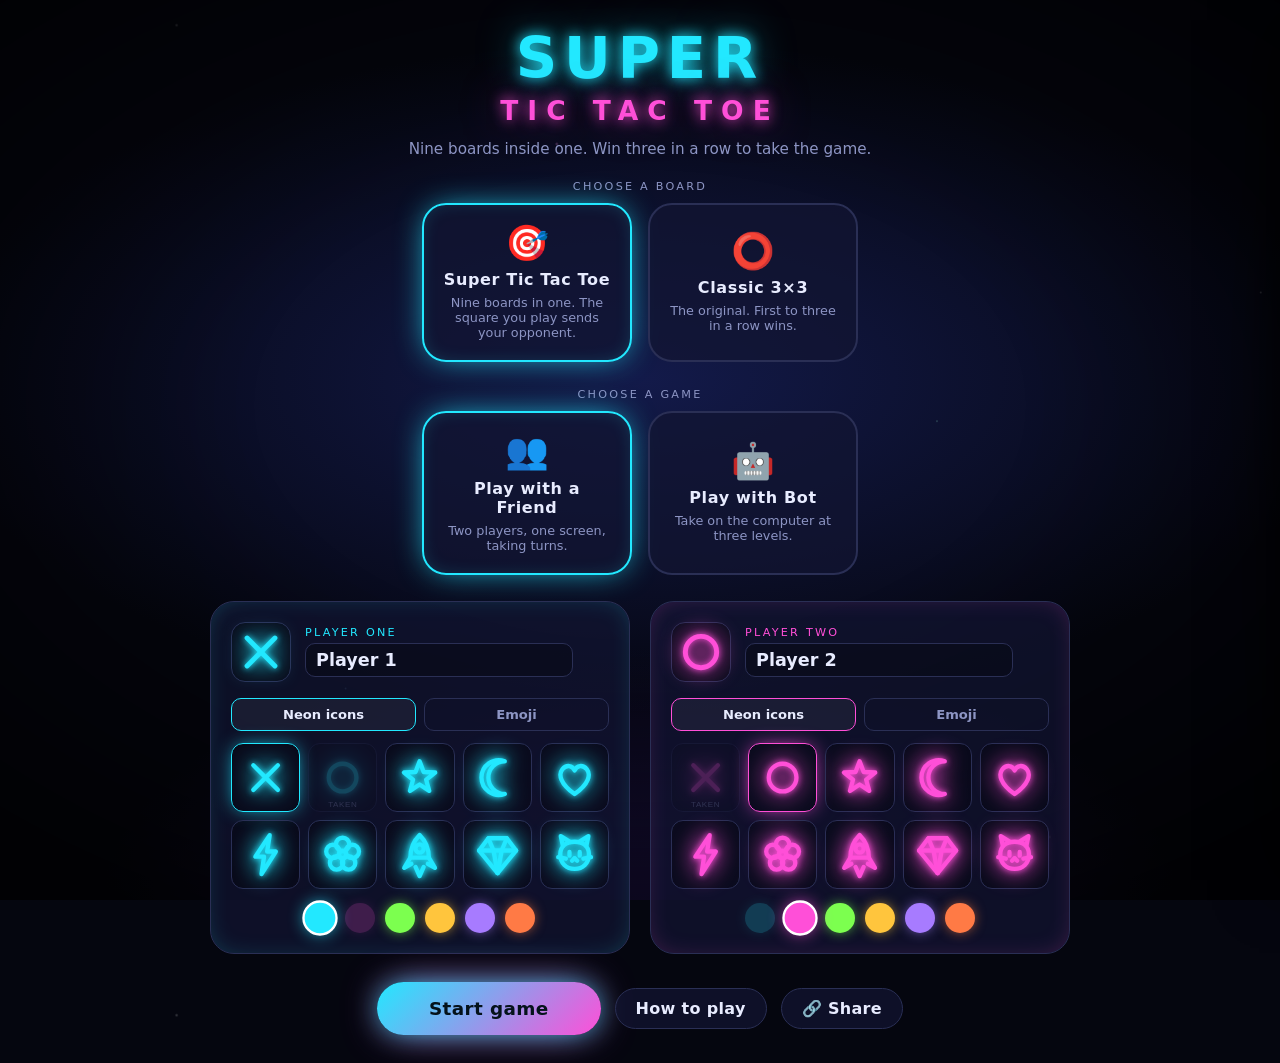
==== index.html @ ea8e8ba9 "Super Tic Tac Toe: neon two-player game, bot, and installable web app A dark-themed Super Tic Tac To" ====
<!DOCTYPE html>
<html lang="en">
<head>
<meta charset="utf-8">
<meta name="viewport" content="width=device-width, initial-scale=1, viewport-fit=cover">
<meta name="color-scheme" content="dark">
<meta name="theme-color" content="#05060f">
<meta name="description" content="Nine games of noughts and crosses inside one big one, or the plain 3×3 original. Two players on one screen, or take on the bot.">
<title>Super Tic Tac Toe</title>

<link rel="manifest" href="manifest.webmanifest">
<link rel="icon" href="icons/icon.svg" type="image/svg+xml">
<link rel="icon" href="icons/favicon-32.png" sizes="32x32">

<!-- Safari ignores most of the manifest, so iOS needs its own tags to install
     to the home screen and run without browser chrome. -->
<link rel="apple-touch-icon" href="icons/apple-touch-icon.png">
<meta name="apple-mobile-web-app-capable" content="yes">
<meta name="apple-mobile-web-app-status-bar-style" content="black-translucent">
<meta name="apple-mobile-web-app-title" content="Tic Tac Toe">
<meta name="mobile-web-app-capable" content="yes">
<link rel="stylesheet" href="css/theme.css">
<link rel="stylesheet" href="css/layout.css">
<link rel="stylesheet" href="css/animations.css">
</head>
<body>

<div id="app">

  <!-- ============ setup ============ -->
  <section id="setup" class="screen">
    <h1 class="title">SUPER<span>TIC TAC TOE</span></h1>
    <p class="subtitle" id="subtitle">Nine boards inside one. Win three in a row to take the game.</p>

    <p class="section-label">Choose a board</p>
    <div class="mode-row" id="variantRow"></div>

    <p class="section-label">Choose a game</p>
    <div class="mode-row" id="modeRow">
      <button type="button" class="mode-card" data-mode="friend" aria-pressed="true">
        <div class="mode-icon">👥</div>
        <div class="mode-name">Play with a Friend</div>
        <div class="mode-blurb">Two players, one screen, taking turns.</div>
      </button>
      <button type="button" class="mode-card" data-mode="bot" aria-pressed="false">
        <div class="mode-icon">🤖</div>
        <div class="mode-name">Play with Bot</div>
        <div class="mode-blurb">Take on the computer at three levels.</div>
      </button>
    </div>

    <div class="players-row">
      <div class="setup-panel" id="panelp1">
        <div class="sp-head">
          <div class="sp-preview" id="p1Preview"></div>
          <div class="sp-id">
            <div class="sp-seat" id="p1Seat">Player one</div>
            <input class="name-input" id="p1Name" maxlength="14" autocomplete="off" aria-label="Player one name">
          </div>
        </div>
        <div class="tabs" role="tablist">
          <button type="button" class="tab" role="tab" data-panel="p1" data-tab="icon" aria-selected="true">Neon icons</button>
          <button type="button" class="tab" role="tab" data-panel="p1" data-tab="emoji" aria-selected="false">Emoji</button>
        </div>
        <div class="symbol-grid" id="p1Symbols"></div>
        <div class="color-row" id="p1Colors"></div>
      </div>

      <div class="setup-panel" id="panelp2">
        <div class="sp-head">
          <div class="sp-preview" id="p2Preview"></div>
          <div class="sp-id">
            <div class="sp-seat" id="p2Seat">Player two</div>
            <input class="name-input" id="p2Name" maxlength="14" autocomplete="off" aria-label="Player two name">
          </div>
        </div>
        <div class="tabs" role="tablist">
          <button type="button" class="tab" role="tab" data-panel="p2" data-tab="icon" aria-selected="true">Neon icons</button>
          <button type="button" class="tab" role="tab" data-panel="p2" data-tab="emoji" aria-selected="false">Emoji</button>
        </div>
        <div class="symbol-grid" id="p2Symbols"></div>
        <div class="color-row" id="p2Colors"></div>
      </div>
    </div>

    <div class="bot-options hidden" id="botOptions">
      <p class="section-label">Bot difficulty</p>
      <div class="opt-row" id="difficultyRow"></div>
      <p class="section-label">Who goes first?</p>
      <div class="opt-row" id="firstRow">
        <button type="button" class="opt-btn" data-first="you" aria-pressed="true">You first</button>
        <button type="button" class="opt-btn" data-first="bot" aria-pressed="false">Bot first</button>
        <button type="button" class="opt-btn" data-first="random" aria-pressed="false">Random</button>
      </div>
    </div>

    <div class="setup-actions">
      <button type="button" class="btn btn-primary" id="startBtn">Start game</button>
      <button type="button" class="btn" id="setupRulesBtn">How to play</button>
      <button type="button" class="btn hidden" id="installBtn">📲 Install</button>
      <button type="button" class="btn" id="shareBtn">🔗 Share</button>
    </div>
  </section>

  <!-- ============ game ============ -->
  <section id="game" class="screen hidden">
    <div class="turn-bar">
      <div class="turn-pill" id="turnPill" role="status" aria-live="polite">
        <div class="turn-symbol" id="turnSymbol"></div>
        <div class="turn-text" id="turnText">Player one's turn</div>
      </div>
      <div class="free-badge hidden" id="freeBadge">Play anywhere</div>
    </div>

    <div class="arena">
      <div class="player-card" id="cardP1">
        <div class="pc-top">
          <div class="pc-avatar"></div>
          <div>
            <div class="pc-name">Player 1</div>
            <div class="pc-role">Player</div>
          </div>
        </div>
        <div class="pc-meta"><span class="pc-boards-wrap"><b class="pc-boards">0</b> boards · </span><b class="pc-score">0</b> wins</div>
        <div class="pc-thinking"><i></i><i></i><i></i> thinking</div>
      </div>

      <div class="board-wrap">
        <div class="board" id="board"></div>
      </div>

      <div class="player-card" id="cardP2">
        <div class="pc-top">
          <div class="pc-avatar"></div>
          <div>
            <div class="pc-name">Player 2</div>
            <div class="pc-role">Player</div>
          </div>
        </div>
        <div class="pc-meta"><span class="pc-boards-wrap"><b class="pc-boards">0</b> boards · </span><b class="pc-score">0</b> wins</div>
        <div class="pc-thinking"><i></i><i></i><i></i> thinking</div>
      </div>
    </div>

    <div class="controls">
      <button type="button" class="btn" id="undoBtn">↶ Undo</button>
      <button type="button" class="btn" id="restartBtn">↻ Restart</button>
      <button type="button" class="btn" id="resetScoreBtn">Reset score</button>
      <button type="button" class="btn" id="symbolsBtn">Symbols</button>
      <button type="button" class="btn" id="rulesBtn">Rules</button>
      <button type="button" class="btn" id="muteBtn" aria-pressed="false">🔊 Sound</button>
    </div>
  </section>

  <!-- ============ win overlay ============ -->
  <div class="overlay hidden" id="winOverlay" role="dialog" aria-modal="true" aria-label="Game over">
    <div class="win-card" id="winCard"></div>
  </div>

  <!-- ============ rules ============ -->
  <aside class="panel" id="rulesPanel" aria-label="How to play" aria-hidden="true">
    <button type="button" class="btn panel-close" id="rulesClose" aria-label="Close rules">×</button>
    <h2>How to play</h2>

    <div id="rulesClassic" class="hidden">
      <p class="rule-caption">Classic 3×3 is the game everybody already knows.</p>
      <h3>All the rules</h3>
      <ol>
        <li>The board is a single 3×3 grid — nine squares.</li>
        <li>Players take turns putting their symbol in any empty square.</li>
        <li>Get <b>three of your symbol in a row</b> — across, down or diagonally — and you win.</li>
        <li>If all nine squares fill with nobody making a line, it is a draw.</li>
      </ol>
      <h3>Finding your way</h3>
      <ol>
        <li>The glowing pill, the raised player card and the board's glow all show whose turn it is.</li>
        <li>Taken squares are locked — clicking one shakes the board at you.</li>
      </ol>
      <p class="rule-caption">Fair warning: two players who both know what they are doing will
        draw every single time. That is exactly why Super Tic Tac Toe exists.</p>
    </div>

    <div id="rulesSuper">
    <p class="rule-caption">Super Tic Tac Toe is nine games of noughts and crosses inside one big one.</p>

    <h3>The rule that catches everyone out</h3>
    <div class="rule-demo-pair">
      <div>
        <div class="rule-demo">
          <i></i><i></i><i class="from">✕</i>
          <i></i><i></i><i></i>
          <i></i><i></i><i></i>
        </div>
        <p class="rule-caption">You play the top-right <b>square</b>…</p>
      </div>
      <div class="rule-arrow" aria-hidden="true">➜</div>
      <div>
        <div class="rule-demo big">
          <i></i><i></i><i class="to"></i>
          <i></i><i></i><i></i>
          <i></i><i></i><i></i>
        </div>
        <p class="rule-caption">…so they must play in the top-right <b>board</b>.</p>
      </div>
    </div>
    <p class="rule-caption">The square you pick chooses their board. That is the whole game.</p>

    <h3>All the rules</h3>
    <ol>
      <li>The big board holds nine mini-boards, each a 3×3 grid — 81 squares in all.</li>
      <li>The first player may play <b>anywhere</b> on the board.</li>
      <li><b>The square you play sends your opponent to the matching mini-board.</b></li>
      <li>If that mini-board is already won or full, your opponent gets a <b>free move</b> —
        any empty square in any board still in play.</li>
      <li>Three in a row inside a mini-board <b>claims</b> it. That board then locks.</li>
      <li>A mini-board that fills up with nobody winning is <b>dead</b> — it counts for neither side.</li>
      <li>Claim <b>three mini-boards in a line</b> to win the whole game.</li>
      <li>If every mini-board is decided and no line was made, the game is a draw.</li>
      <li>You can never play in a taken square, a locked board, or a board other than the live one.</li>
    </ol>

    <h3>Finding your way</h3>
    <ol>
      <li>The mini-board you must play in is the bright one, ringed and cornered in the current colour.</li>
      <li>Everything you cannot use is dimmed and blurred out.</li>
      <li>When <b>Play anywhere</b> shows, every open board is up for grabs.</li>
      <li>The glowing pill at the top, the raised player card and the board's own glow all
        show whose turn it is.</li>
    </ol>
    </div>
  </aside>

  <!-- iOS has no install API, so the only way to get onto the home screen is
       to tell people where the button is. -->
  <div class="ios-hint hidden" id="iosHint">
    <button type="button" class="ios-hint-close" id="iosHintClose" aria-label="Dismiss">×</button>
    <b>Play it like an app.</b> Tap Share at the bottom of Safari, then
    <b>Add to Home Screen</b>.
  </div>

</div>

<canvas id="fx" aria-hidden="true"></canvas>

<script src="js/glyphs.js"></script>
<script src="js/variants.js"></script>
<script src="js/engine.js"></script>
<script src="js/bot.js"></script>
<script src="js/effects.js"></script>
<script src="js/ui.js"></script>
<script src="js/main.js"></script>
</body>
</html>
---- css/theme.css ----
/* Palette, dark page shell, and the shared neon primitives.
   --turn is rewritten by ui.js on every turn change; anything that should
   answer "whose go is it" just refers to it. */

:root {
  --bg: #05060f;
  --bg-glow: #131a4a;
  --panel: rgba(18, 22, 50, 0.72);
  --panel-solid: #11152e;
  --line: #2a2f55;
  --line-bright: #3d4488;
  --text: #e8ecff;
  --muted: #8d95c4;
  --danger: #ff4d5e;

  --p1: #22e8ff;
  --p2: #ff4fd8;
  --turn: var(--p1);

  --radius: 16px;
  --radius-lg: 24px;
  --ease-bounce: cubic-bezier(0.34, 1.7, 0.42, 1);
}

* { box-sizing: border-box; }

html, body {
  margin: 0;
  min-height: 100%;
  background: var(--bg);
}

body {
  font-family: "Avenir Next", "Segoe UI", "Nunito", system-ui, -apple-system, sans-serif;
  color: var(--text);
  overflow-x: hidden;
  /* Stop the page rubber-banding while you drag across the board. */
  overscroll-behavior: none;
  /* Deep indigo wash behind the board; the page edges stay flat and dark. */
  background:
    radial-gradient(ellipse 90% 60% at 50% 42%, var(--bg-glow) 0%, transparent 62%),
    radial-gradient(ellipse 60% 40% at 50% 100%, #1a1040 0%, transparent 70%),
    var(--bg);
  background-attachment: fixed;
}

/* Drifting specks, done with gradients so there is no JS cost. */
body::before {
  content: "";
  position: fixed;
  inset: -50% -50%;
  pointer-events: none;
  z-index: 0;
  opacity: 0.5;
  background-image:
    radial-gradient(2px 2px at 20% 30%, rgba(255, 255, 255, 0.7), transparent),
    radial-gradient(1.5px 1.5px at 70% 15%, rgba(140, 220, 255, 0.7), transparent),
    radial-gradient(2px 2px at 85% 60%, rgba(255, 160, 240, 0.6), transparent),
    radial-gradient(1.5px 1.5px at 35% 75%, rgba(255, 255, 255, 0.5), transparent),
    radial-gradient(1.5px 1.5px at 12% 88%, rgba(160, 255, 220, 0.5), transparent),
    radial-gradient(2px 2px at 58% 48%, rgba(255, 255, 255, 0.4), transparent);
  background-size: 55% 55%;
  animation: drift 90s linear infinite;
}

/* Vignette keeps the light pooled on the board. */
body::after {
  content: "";
  position: fixed;
  inset: 0;
  pointer-events: none;
  z-index: 1;
  background: radial-gradient(ellipse 75% 65% at 50% 45%, transparent 40%, rgba(0, 0, 0, 0.72) 100%);
}

#app {
  position: relative;
  z-index: 2;
  /* 100vh measures the area behind mobile browser toolbars, so the page ends up
     taller than the screen and jumps as they collapse. dvh tracks the real
     visible height; vh stays as the fallback for older browsers. */
  min-height: 100vh;
  min-height: 100dvh;
  display: flex;
  flex-direction: column;
}

/* Touch tuning. `manipulation` removes the ~300ms double-tap-zoom delay, and
   suppressing selection stops a long press popping up iOS's callout menu. */
.btn,
.cell,
.mode-card,
.symbol-btn,
.color-btn,
.opt-btn,
.tab {
  touch-action: manipulation;
  -webkit-tap-highlight-color: transparent;
}

.board,
.player-card,
.turn-bar,
.controls,
.mode-row,
.win-card {
  -webkit-user-select: none;
  user-select: none;
  -webkit-touch-callout: none;
}

#fx {
  position: fixed;
  inset: 0;
  z-index: 60;
  pointer-events: none;
}

.hidden { display: none !important; }

.glow-text {
  text-shadow: 0 0 10px currentColor, 0 0 28px currentColor;
}

/* ---- symbols ---- */

.glyph {
  display: block;
  width: 100%;
  height: 100%;
  overflow: visible;
}

.glyph-icon {
  fill: none;
  stroke: var(--c, var(--text));
  stroke-width: 8.5;
  stroke-linecap: round;
  stroke-linejoin: round;
  filter: drop-shadow(0 0 3px var(--c, var(--text)))
          drop-shadow(0 0 11px var(--c, var(--text)));
}

/* Emoji are full-colour images, so they get a halo rather than a tint. */
.glyph-emoji {
  display: grid;
  place-items: center;
  line-height: 1;
  font-size: 1em;
  filter: drop-shadow(0 0 5px var(--c, var(--text)))
          drop-shadow(0 0 16px var(--c, var(--text)));
}

/* ---- buttons ---- */

.btn {
  font: inherit;
  font-weight: 600;
  letter-spacing: 0.02em;
  color: var(--text);
  background: var(--panel);
  border: 1px solid var(--line);
  border-radius: 999px;
  padding: 10px 20px;
  cursor: pointer;
  transition: transform 0.16s var(--ease-bounce), border-color 0.2s, box-shadow 0.2s, color 0.2s;
}

/* Hover effects only where a pointer actually hovers — on touch they latch on
   after a tap and stay lit. */
@media (hover: hover) {
  .btn:hover:not(:disabled) {
    transform: translateY(-2px);
    border-color: var(--turn);
    box-shadow: 0 0 18px -4px var(--turn);
  }
}

.btn:active:not(:disabled) {
  transform: translateY(0) scale(0.96);
  border-color: var(--turn);
}

.btn:disabled {
  opacity: 0.35;
  cursor: not-allowed;
}

.btn-primary {
  font-size: 1.15rem;
  padding: 16px 52px;
  color: #04121a;
  background: linear-gradient(135deg, var(--p1), var(--p2));
  border: 0;
  box-shadow: 0 0 30px -6px var(--p1), 0 0 44px -10px var(--p2);
}

@media (hover: hover) {
  .btn-primary:hover {
    box-shadow: 0 0 44px -4px var(--p1), 0 0 60px -6px var(--p2);
  }
}

:focus-visible {
  outline: 3px solid var(--turn);
  outline-offset: 3px;
}
---- css/layout.css ----
/* Screens, the nested board grid, the HUD, and the responsive rules. */

.screen {
  flex: 1;
  display: flex;
  flex-direction: column;
  align-items: center;
  /* viewport-fit=cover lets content run under notches and the iPhone home
     indicator, so every edge takes the larger of the design padding and the
     safe area. */
  padding:
    max(22px, env(safe-area-inset-top))
    max(16px, env(safe-area-inset-right))
    max(28px, env(safe-area-inset-bottom))
    max(16px, env(safe-area-inset-left));
}

/* ================= setup ================= */

.title {
  margin: 8px 0 2px;
  text-align: center;
  font-size: clamp(2rem, 7vw, 3.6rem);
  font-weight: 800;
  letter-spacing: 0.12em;
  line-height: 1;
  color: var(--p1);
  text-shadow: 0 0 14px var(--p1), 0 0 40px rgba(34, 232, 255, 0.5);
}

.title span {
  display: block;
  font-size: 0.46em;
  letter-spacing: 0.34em;
  color: var(--p2);
  text-shadow: 0 0 14px var(--p2), 0 0 40px rgba(255, 79, 216, 0.5);
  margin-top: 10px;
}

.subtitle {
  color: var(--muted);
  text-align: center;
  margin: 14px 0 22px;
  font-size: 0.95rem;
}

.section-label {
  text-transform: uppercase;
  letter-spacing: 0.2em;
  font-size: 0.7rem;
  color: var(--muted);
  margin: 0 0 10px;
  text-align: center;
}

.mode-row {
  display: flex;
  gap: 16px;
  flex-wrap: wrap;
  justify-content: center;
  margin-bottom: 26px;
}

.mode-card {
  font: inherit;
  color: var(--text);
  width: 210px;
  padding: 20px 18px;
  border-radius: var(--radius-lg);
  background: var(--panel);
  border: 2px solid var(--line);
  cursor: pointer;
  text-align: center;
  transition: transform 0.2s var(--ease-bounce), border-color 0.2s, box-shadow 0.2s;
}

@media (hover: hover) {
  .mode-card:hover { transform: translateY(-4px); }
}

.mode-card:active { transform: scale(0.98); }

.mode-card[aria-pressed="true"] {
  border-color: var(--p1);
  box-shadow: 0 0 32px -8px var(--p1), inset 0 0 30px -22px var(--p1);
}

.mode-card .mode-icon { font-size: 2.2rem; line-height: 1; }
.mode-card .mode-name { font-weight: 700; margin-top: 10px; letter-spacing: 0.04em; }
.mode-card .mode-blurb { font-size: 0.8rem; color: var(--muted); margin-top: 6px; }

.players-row {
  display: flex;
  gap: 20px;
  flex-wrap: wrap;
  justify-content: center;
  width: 100%;
  max-width: 900px;
}

.setup-panel {
  flex: 1 1 330px;
  max-width: 420px;
  padding: 20px;
  border-radius: var(--radius-lg);
  background: var(--panel);
  border: 1px solid var(--line);
  box-shadow: inset 0 0 40px -30px var(--seat, var(--p1));
}

.sp-head {
  display: flex;
  align-items: center;
  gap: 14px;
  margin-bottom: 16px;
}

.sp-preview {
  width: 60px;
  height: 60px;
  flex: none;
  display: grid;
  place-items: center;
  border-radius: 14px;
  background: rgba(0, 0, 0, 0.32);
  border: 1px solid var(--line);
  font-size: 34px;
}

.sp-seat {
  font-size: 0.7rem;
  letter-spacing: 0.2em;
  text-transform: uppercase;
  color: var(--seat, var(--p1));
}

.name-input {
  font: inherit;
  font-weight: 700;
  font-size: 1.1rem;
  width: 100%;
  margin-top: 4px;
  padding: 6px 10px;
  color: var(--text);
  background: rgba(0, 0, 0, 0.28);
  border: 1px solid var(--line);
  border-radius: 10px;
}

.name-input:focus { border-color: var(--seat, var(--p1)); outline: none; }

.tabs { display: flex; gap: 8px; margin-bottom: 12px; }

.tab {
  font: inherit;
  font-size: 0.82rem;
  font-weight: 600;
  flex: 1;
  padding: 8px;
  color: var(--muted);
  background: transparent;
  border: 1px solid var(--line);
  border-radius: 10px;
  cursor: pointer;
}

.tab[aria-selected="true"] {
  color: var(--text);
  border-color: var(--seat, var(--p1));
  background: rgba(255, 255, 255, 0.05);
}

.symbol-grid {
  display: grid;
  grid-template-columns: repeat(5, 1fr);
  gap: 8px;
}

.symbol-btn {
  position: relative;
  aspect-ratio: 1;
  padding: 8px;
  display: grid;
  place-items: center;
  font-size: 22px;
  background: rgba(0, 0, 0, 0.3);
  border: 1px solid var(--line);
  border-radius: 12px;
  cursor: pointer;
  transition: transform 0.16s var(--ease-bounce), border-color 0.2s, box-shadow 0.2s;
}

@media (hover: hover) {
  .symbol-btn:hover:not(:disabled) { transform: scale(1.1); }
}

.symbol-btn:active:not(:disabled) { transform: scale(0.94); }

.symbol-btn[aria-pressed="true"] {
  border-color: var(--seat, var(--p1));
  box-shadow: 0 0 20px -5px var(--seat, var(--p1));
}

.symbol-btn:disabled { opacity: 0.25; cursor: not-allowed; }

.symbol-btn.taken::after {
  content: "taken";
  position: absolute;
  bottom: 2px;
  left: 0;
  right: 0;
  font-size: 0.5rem;
  letter-spacing: 0.08em;
  text-transform: uppercase;
  color: var(--muted);
}

.color-row { display: flex; gap: 10px; margin-top: 14px; justify-content: center; }

.color-btn {
  width: 30px;
  height: 30px;
  border-radius: 50%;
  border: 2px solid transparent;
  background: var(--sw);
  cursor: pointer;
  box-shadow: 0 0 14px -3px var(--sw);
  transition: transform 0.16s var(--ease-bounce);
}

@media (hover: hover) {
  .color-btn:hover:not(:disabled) { transform: scale(1.18); }
}
.color-btn[aria-pressed="true"] { border-color: #fff; transform: scale(1.18); }
.color-btn:disabled { opacity: 0.2; cursor: not-allowed; }

.bot-options {
  width: 100%;
  max-width: 900px;
  margin-top: 20px;
  padding: 18px 20px;
  border-radius: var(--radius-lg);
  background: var(--panel);
  border: 1px solid var(--line);
}

.opt-row { display: flex; gap: 10px; flex-wrap: wrap; justify-content: center; }
.opt-row + .section-label { margin-top: 20px; }

.opt-btn {
  font: inherit;
  font-size: 0.86rem;
  color: var(--text);
  padding: 10px 18px;
  background: rgba(0, 0, 0, 0.3);
  border: 1px solid var(--line);
  border-radius: 999px;
  cursor: pointer;
  transition: transform 0.16s var(--ease-bounce), border-color 0.2s, box-shadow 0.2s;
}

.opt-btn small { display: block; color: var(--muted); font-size: 0.72rem; margin-top: 2px; }
@media (hover: hover) {
  .opt-btn:hover { transform: translateY(-2px); }
}

.opt-btn:active { transform: scale(0.97); }

.opt-btn[aria-pressed="true"] {
  border-color: var(--p2);
  box-shadow: 0 0 22px -6px var(--p2);
}

.setup-actions {
  display: flex;
  gap: 14px;
  align-items: center;
  flex-wrap: wrap;
  justify-content: center;
  margin-top: 28px;
}

/* ================= game ================= */

.turn-bar {
  display: flex;
  flex-direction: column;
  align-items: center;
  gap: 10px;
  margin-bottom: 16px;
}

.turn-pill {
  display: flex;
  align-items: center;
  gap: 14px;
  padding: 10px 26px 10px 12px;
  border-radius: 999px;
  background: var(--panel);
  border: 2px solid var(--turn);
  box-shadow: 0 0 30px -8px var(--turn), inset 0 0 30px -24px var(--turn);
}

.turn-symbol {
  width: 40px;
  height: 40px;
  flex: none;
  font-size: 26px;
  display: grid;
  place-items: center;
}

.turn-text {
  font-weight: 800;
  font-size: clamp(0.95rem, 2.6vw, 1.25rem);
  letter-spacing: 0.08em;
  text-transform: uppercase;
  color: var(--turn);
  text-shadow: 0 0 14px var(--turn);
}

.free-badge {
  padding: 5px 16px;
  border-radius: 999px;
  font-size: 0.7rem;
  font-weight: 800;
  letter-spacing: 0.18em;
  text-transform: uppercase;
  color: #04121a;
  background: linear-gradient(135deg, #ffe14f, #ffa63d);
  box-shadow: 0 0 22px -4px #ffc53d;
}

.arena {
  display: grid;
  grid-template-columns: minmax(150px, 210px) auto minmax(150px, 210px);
  align-items: center;
  gap: clamp(12px, 3vw, 34px);
}

.player-card {
  display: flex;
  flex-direction: column;
  gap: 4px;
  padding: 16px;
  border-radius: var(--radius-lg);
  background: var(--panel);
  border: 2px solid var(--line);
  transition: transform 0.3s var(--ease-bounce), border-color 0.3s, box-shadow 0.3s, opacity 0.3s;
  opacity: 0.5;
}

.player-card.is-turn {
  opacity: 1;
  transform: translateY(-6px) scale(1.04);
  border-color: var(--seat);
  box-shadow: 0 0 34px -8px var(--seat), inset 0 0 40px -30px var(--seat);
}

.pc-top { display: flex; align-items: center; gap: 12px; }

.pc-avatar {
  width: 46px;
  height: 46px;
  flex: none;
  font-size: 27px;
  display: grid;
  place-items: center;
}

.pc-name {
  font-weight: 800;
  letter-spacing: 0.03em;
  color: var(--seat);
  overflow-wrap: anywhere;
}

/* Keeps "Bot · Medium" on one line so the two cards stay the same height. */
.pc-role { white-space: nowrap; }

.pc-meta { font-size: 0.74rem; color: var(--muted); margin-top: 2px; }
.pc-meta b { color: var(--text); font-size: 0.9rem; }

.pc-thinking {
  display: none;
  gap: 5px;
  align-items: center;
  margin-top: 8px;
  font-size: 0.72rem;
  letter-spacing: 0.14em;
  text-transform: uppercase;
  color: var(--seat);
}

.player-card.thinking .pc-thinking { display: flex; }

.pc-thinking i {
  width: 6px;
  height: 6px;
  border-radius: 50%;
  background: var(--seat);
  display: inline-block;
}

/* ---- the board ---- */

.board {
  /* The dvh line wins where supported and tracks the real visible height;
     browsers without it fall back to the vh line above. */
  --size: min(90vw, 64vh, 620px);
  --size: min(90vw, 64dvh, 620px);
  width: var(--size);
  height: var(--size);
  display: grid;
  grid-template-columns: repeat(3, 1fr);
  grid-template-rows: repeat(3, 1fr);
  gap: 10px;
  padding: 12px;
  border-radius: var(--radius-lg);
  background:
    radial-gradient(ellipse at 50% 50%, rgba(40, 50, 120, 0.35), rgba(6, 8, 22, 0.9));
  border: 1px solid var(--line-bright);
  box-shadow:
    0 0 0 1px rgba(255, 255, 255, 0.03),
    0 0 70px -14px var(--turn),
    0 24px 70px -30px #000,
    inset 0 0 60px -40px var(--turn);
  transition: box-shadow 0.45s ease;
}

.mini {
  position: relative;
  border-radius: 14px;
  background: rgba(8, 11, 28, 0.72);
  border: 1px solid var(--line);
  transition: transform 0.3s var(--ease-bounce), opacity 0.3s, filter 0.3s, box-shadow 0.3s;
}

.mini-cells {
  position: absolute;
  inset: 0;
  display: grid;
  grid-template-columns: repeat(3, 1fr);
  grid-template-rows: repeat(3, 1fr);
  gap: 4px;
  padding: 7px;
}

/* Boards you cannot play in recede, but stay readable — you need to see the
   whole position to plan, and the live board already pops via scale, border,
   brackets and marching ants. */
.mini.dim {
  opacity: 0.5;
  filter: saturate(0.55) blur(0.3px);
}

.mini.active {
  transform: scale(1.03);
  border-color: var(--turn);
  box-shadow: 0 0 34px -6px var(--turn), inset 0 0 34px -26px var(--turn);
  z-index: 3;
}

/* Free move: every open board is offered, a touch more softly than the
   single live board gets. */
.mini.offered {
  border-color: color-mix(in srgb, var(--turn) 65%, transparent);
}

.mini-brackets {
  position: absolute;
  inset: -3px;
  pointer-events: none;
  opacity: 0;
  transition: opacity 0.3s;
  --bw: 3px;
  --bl: 16px;
  background:
    linear-gradient(var(--turn), var(--turn)) top left / var(--bl) var(--bw) no-repeat,
    linear-gradient(var(--turn), var(--turn)) top left / var(--bw) var(--bl) no-repeat,
    linear-gradient(var(--turn), var(--turn)) top right / var(--bl) var(--bw) no-repeat,
    linear-gradient(var(--turn), var(--turn)) top right / var(--bw) var(--bl) no-repeat,
    linear-gradient(var(--turn), var(--turn)) bottom left / var(--bl) var(--bw) no-repeat,
    linear-gradient(var(--turn), var(--turn)) bottom left / var(--bw) var(--bl) no-repeat,
    linear-gradient(var(--turn), var(--turn)) bottom right / var(--bl) var(--bw) no-repeat,
    linear-gradient(var(--turn), var(--turn)) bottom right / var(--bw) var(--bl) no-repeat;
  filter: drop-shadow(0 0 6px var(--turn));
}

.mini.active .mini-brackets { opacity: 1; }

.cell {
  position: relative;
  padding: 9%;
  border: 0;
  border-radius: 8px;
  background: rgba(255, 255, 255, 0.03);
  display: grid;
  place-items: center;
  cursor: pointer;
  font-size: calc(var(--size) / 15);
  transition: background 0.2s, transform 0.15s;
}

/* Letting clicks fall through to the mini-board is what makes the
   "you can't play there" shake possible. */
.cell:disabled { cursor: default; pointer-events: none; }

@media (hover: hover) {
  .cell:not(:disabled):hover { background: rgba(255, 255, 255, 0.09); }
}

.cell:not(:disabled):active { background: rgba(255, 255, 255, 0.16); }

.cell.p1 { --c: var(--p1); }
.cell.p2 { --c: var(--p2); }

/* Ghost preview of the symbol you are about to place. */
.cell .ghost { opacity: 0.24; }

.mini-line {
  position: absolute;
  inset: 7px;
  pointer-events: none;
  overflow: visible;
}

.mini-line line {
  stroke: var(--c, #fff);
  stroke-width: 0.14;
  stroke-linecap: round;
  filter: drop-shadow(0 0 0.08px var(--c)) drop-shadow(0 0 0.2px var(--c));
}

/* The giant symbol stamped over a claimed board. */
.mini-claim {
  position: absolute;
  inset: 12%;
  display: none;
  place-items: center;
  pointer-events: none;
  font-size: calc(var(--size) / 5);
  z-index: 2;
}

.mini.claimed .mini-claim { display: grid; }
.mini.claimed .mini-cells { opacity: 0.16; }
.mini.claimed { border-width: 2px; }

.mini.claimed-p1 {
  --c: var(--p1);
  border-color: var(--p1);
  background: color-mix(in srgb, var(--p1) 9%, transparent);
}

.mini.claimed-p2 {
  --c: var(--p2);
  border-color: var(--p2);
  background: color-mix(in srgb, var(--p2) 9%, transparent);
}

.mini.dead { border-style: dashed; }
.mini.dead .mini-cells { opacity: 0.28; filter: grayscale(1); }

.mini.winline { box-shadow: 0 0 46px -4px var(--c); }

/* Classic 3×3: one board fills the whole frame. It gets no lift (that would
   push it outside the frame), a chunkier grid, and far bigger symbols. */
.board.variant-single {
  grid-template-columns: 1fr;
  grid-template-rows: 1fr;
}

.board.variant-single .mini-cells { gap: 8px; padding: 12px; }
.board.variant-single .mini.active { transform: none; }

.board.variant-single .cell {
  border-radius: 14px;
  font-size: calc(var(--size) / 5);
}

.board.variant-single .mini-line { inset: 12px; }
.board.variant-single .mini-line line { stroke-width: 0.1; }

.controls {
  display: flex;
  gap: 10px;
  flex-wrap: wrap;
  justify-content: center;
  margin-top: 22px;
}

/* ================= overlays ================= */

.overlay {
  position: fixed;
  inset: 0;
  z-index: 55;
  display: grid;
  place-items: center;
  padding: 20px;
  background: rgba(3, 4, 14, 0.82);
  backdrop-filter: blur(6px);
}

.win-card {
  text-align: center;
  padding: 40px 44px;
  border-radius: var(--radius-lg);
  background: var(--panel-solid);
  border: 2px solid var(--turn);
  box-shadow: 0 0 70px -12px var(--turn);
  max-width: 90vw;
}

.win-trophy { font-size: 4.4rem; line-height: 1; }

.win-symbol {
  width: 92px;
  height: 92px;
  margin: 10px auto;
  font-size: 66px;
  display: grid;
  place-items: center;
}

.win-banner {
  font-size: clamp(1.5rem, 6vw, 2.8rem);
  font-weight: 900;
  letter-spacing: 0.06em;
  margin: 8px 0 4px;
}

.win-banner span { display: inline-block; white-space: pre; }

.win-sub { color: var(--muted); margin-bottom: 26px; }

.win-actions { display: flex; gap: 12px; justify-content: center; flex-wrap: wrap; }

.panel {
  position: fixed;
  top: 0;
  right: 0;
  z-index: 58;
  width: min(420px, 92vw);
  height: 100%;
  overflow-y: auto;
  padding: 26px 26px 40px;
  background: var(--panel-solid);
  border-left: 1px solid var(--line-bright);
  box-shadow: -20px 0 60px -20px #000;
  transform: translateX(100%);
  transition: transform 0.35s var(--ease-bounce);
}

.panel.open { transform: translateX(0); }

.panel h2 { margin: 0 0 4px; letter-spacing: 0.04em; }
.panel h3 { margin: 26px 0 8px; font-size: 0.95rem; color: var(--p1); letter-spacing: 0.04em; }
.panel ol { padding-left: 20px; line-height: 1.65; color: #cfd6ff; }
.panel li { margin-bottom: 10px; }
.panel li b { color: var(--p2); }

.panel-close {
  position: absolute;
  top: 18px;
  right: 20px;
  font-size: 1.4rem;
  line-height: 1;
  padding: 4px 12px;
}

/* A before/after diagram of the send-your-opponent rule: the square you play
   on the left, the board it points at on the right. */
.rule-demo-pair {
  display: flex;
  align-items: center;
  justify-content: center;
  gap: 10px;
  margin: 16px 0 10px;
}

.rule-arrow { font-size: 1.5rem; color: var(--muted); }

.rule-demo {
  display: grid;
  grid-template-columns: repeat(3, 1fr);
  gap: 4px;
  width: 116px;
  margin: 0 auto 6px;
}

.rule-demo i {
  aspect-ratio: 1;
  border-radius: 5px;
  border: 1px solid var(--line);
  background: rgba(255, 255, 255, 0.03);
  display: grid;
  place-items: center;
  font-size: 0.78rem;
  font-style: normal;
}

/* The right-hand grid stands for whole mini-boards, so its cells get an
   inner grid texture to read as boards rather than squares. */
.rule-demo.big i {
  background-image:
    linear-gradient(var(--line), var(--line)),
    linear-gradient(var(--line), var(--line)),
    linear-gradient(var(--line), var(--line)),
    linear-gradient(var(--line), var(--line));
  background-size: 100% 1px, 100% 1px, 1px 100%, 1px 100%;
  background-position: 0 33%, 0 67%, 33% 0, 67% 0;
  background-repeat: no-repeat;
}

.rule-demo i.from {
  border-color: var(--p1);
  color: var(--p1);
  box-shadow: 0 0 14px -4px var(--p1);
  background-color: color-mix(in srgb, var(--p1) 14%, transparent);
}

.rule-demo i.to {
  border-color: var(--p2);
  box-shadow: 0 0 18px -3px var(--p2);
  background-color: color-mix(in srgb, var(--p2) 14%, transparent);
}

.rule-caption { text-align: center; color: var(--muted); font-size: 0.8rem; }

/* iOS install hint — a dismissible pill sitting above the home indicator. */
.ios-hint {
  position: fixed;
  left: 50%;
  transform: translateX(-50%);
  bottom: max(14px, env(safe-area-inset-bottom));
  z-index: 57;
  width: min(420px, calc(100vw - 24px));
  padding: 14px 42px 14px 18px;
  border-radius: 16px;
  font-size: 0.86rem;
  line-height: 1.45;
  color: var(--text);
  background: var(--panel-solid);
  border: 1px solid var(--p1);
  box-shadow: 0 0 34px -8px var(--p1), 0 14px 40px -18px #000;
}

.ios-hint b { color: var(--p1); }

.ios-hint-close {
  position: absolute;
  top: 6px;
  right: 8px;
  font: inherit;
  font-size: 1.3rem;
  line-height: 1;
  padding: 4px 9px;
  color: var(--muted);
  background: transparent;
  border: 0;
  border-radius: 8px;
  cursor: pointer;
}

/* ================= responsive ================= */

@media (max-width: 860px) {
  .arena {
    grid-template-columns: 1fr 1fr;
    grid-template-areas:
      "p1 p2"
      "board board";
    gap: 12px;
    justify-items: center;
  }

  #cardP1 { grid-area: p1; }
  #cardP2 { grid-area: p2; }
  .board-wrap { grid-area: board; margin-top: 10px; }

  .player-card { width: 100%; padding: 12px; }
  .player-card.is-turn { transform: translateY(-3px) scale(1.02); }
  .pc-avatar { width: 34px; height: 34px; font-size: 21px; }
  .pc-name { font-size: 0.9rem; }

  .board {
    --size: min(94vw, 52vh, 520px);
    --size: min(94vw, 52dvh, 520px);
    gap: 8px;
    padding: 9px;
  }
  .symbol-grid { grid-template-columns: repeat(5, 1fr); }
  .controls .btn { padding: 9px 15px; font-size: 0.85rem; }
}

@media (max-width: 520px) {
  .screen {
    padding:
      max(14px, env(safe-area-inset-top))
      max(10px, env(safe-area-inset-right))
      max(20px, env(safe-area-inset-bottom))
      max(10px, env(safe-area-inset-left));
  }

  .board {
    --size: min(96vw, 48vh, 440px);
    --size: min(96vw, 48dvh, 440px);
    gap: 6px;
    padding: 7px;
  }
  .mini-cells { gap: 3px; padding: 5px; }
  .mode-card { width: 100%; max-width: 320px; }
}

/* Landscape phones. Height is the constraint here, so the stacked layout above
   would leave a board barely 180px across. Put the cards back beside it, size
   it off the short axis, and shrink the chrome. Must stay last in the file so
   it overrides the width-based rules above. */
@media (orientation: landscape) and (max-height: 520px) {
  .screen {
    padding:
      max(8px, env(safe-area-inset-top))
      max(10px, env(safe-area-inset-right))
      max(8px, env(safe-area-inset-bottom))
      max(10px, env(safe-area-inset-left));
  }

  .arena {
    grid-template-columns: minmax(110px, 180px) auto minmax(110px, 180px);
    grid-template-areas: none;
    gap: clamp(8px, 2vw, 22px);
  }

  #cardP1, #cardP2, .board-wrap { grid-area: auto; }
  .board-wrap { margin-top: 0; }

  .board {
    --size: min(72vh, 46vw, 520px);
    --size: min(72dvh, 46vw, 520px);
    gap: 6px;
    padding: 7px;
  }

  /* Sit the free-move badge beside the pill rather than under it — stacked it
     costs ~33px of the little height a landscape phone has. */
  .turn-bar {
    flex-direction: row;
    align-items: center;
    gap: 8px;
    margin-bottom: 4px;
  }
  .turn-pill { padding: 5px 16px 5px 8px; gap: 9px; }
  .turn-symbol { width: 26px; height: 26px; font-size: 17px; }
  .turn-text { font-size: 0.8rem; }
  .free-badge { padding: 3px 12px; font-size: 0.58rem; }

  .player-card { padding: 8px 10px; }
  .player-card.is-turn { transform: translateY(-2px) scale(1.02); }
  .pc-avatar { width: 28px; height: 28px; font-size: 17px; }
  .pc-name { font-size: 0.8rem; }
  .pc-role, .pc-meta, .pc-thinking { font-size: 0.64rem; }

  .controls { margin-top: 8px; gap: 6px; }
  .controls .btn { padding: 6px 12px; font-size: 0.74rem; }

  .title { font-size: clamp(1.3rem, 4.5vw, 2rem); }
  .subtitle { margin: 8px 0 12px; font-size: 0.82rem; }
  .setup-actions { margin-top: 16px; }
}
---- css/animations.css ----
/* Every keyframe in the game, plus the reduced-motion fallbacks at the bottom. */

@keyframes drift {
  from { transform: translate3d(0, 0, 0) rotate(0deg); }
  to   { transform: translate3d(-6%, -4%, 0) rotate(6deg); }
}

/* ---- placing a symbol ---- */

@keyframes pop-in {
  0%   { transform: scale(0) rotate(-24deg); opacity: 0; }
  55%  { transform: scale(1.28) rotate(9deg); opacity: 1; }
  75%  { transform: scale(0.9) rotate(-5deg); }
  100% { transform: scale(1) rotate(0deg); }
}

/* Line-art glyphs draw themselves on; paths carry pathLength="100". */
@keyframes draw-on {
  from { stroke-dasharray: 100; stroke-dashoffset: 100; }
  to   { stroke-dasharray: 100; stroke-dashoffset: 0; }
}

.glyph.drop { animation: pop-in 0.44s var(--ease-bounce) both; }
.glyph-icon.drop path { animation: draw-on 0.5s ease both; }

@keyframes shock {
  from { transform: scale(0.3); opacity: 0.85; }
  to   { transform: scale(2.4); opacity: 0; }
}

.shock {
  position: absolute;
  inset: 8%;
  border-radius: 50%;
  border: 2px solid var(--c, #fff);
  pointer-events: none;
  animation: shock 0.5s ease-out forwards;
}

/* ---- illegal move ---- */

@keyframes shake {
  0%, 100% { transform: translateX(0); }
  15% { transform: translateX(-6px) rotate(-3deg); }
  30% { transform: translateX(6px) rotate(3deg); }
  45% { transform: translateX(-5px) rotate(-2deg); }
  60% { transform: translateX(5px) rotate(2deg); }
  80% { transform: translateX(-2px); }
}

.shaking { animation: shake 0.42s ease; }

.cell.nope { background: rgba(255, 77, 94, 0.28) !important; }

/* ---- the live board ---- */

@keyframes breathe {
  0%, 100% { transform: scale(1); opacity: 0.65; }
  50%      { transform: scale(1.045); opacity: 0.25; }
}

.mini.active::after {
  content: "";
  position: absolute;
  inset: -7px;
  border-radius: 19px;
  border: 2px solid var(--turn);
  pointer-events: none;
  animation: breathe 1.7s ease-in-out infinite;
}

/* Marching ants around the live board. A rotating dashed square was the first
   attempt, but its corners swing out over the neighbouring boards. */
@keyframes ants {
  to { background-position: 14px 0, -14px 100%, 0 -14px, 100% 14px; }
}

.mini.active::before {
  content: "";
  position: absolute;
  inset: -5px;
  pointer-events: none;
  opacity: 0.8;
  background-image:
    repeating-linear-gradient(90deg, var(--turn) 0 7px, transparent 7px 14px),
    repeating-linear-gradient(90deg, var(--turn) 0 7px, transparent 7px 14px),
    repeating-linear-gradient(0deg, var(--turn) 0 7px, transparent 7px 14px),
    repeating-linear-gradient(0deg, var(--turn) 0 7px, transparent 7px 14px);
  background-size: 100% 2px, 100% 2px, 2px 100%, 2px 100%;
  background-position: 0 0, 0 100%, 0 0, 100% 0;
  background-repeat: no-repeat;
  animation: ants 0.7s linear infinite;
}

/* Pulse the glow rather than the board's opacity — fading the whole tile made
   every offered board read as dimmed-out and unplayable. */
@keyframes offer-pulse {
  0%, 100% { box-shadow: 0 0 14px -7px var(--turn); }
  50%      { box-shadow: 0 0 30px -4px var(--turn); }
}

.mini.offered { animation: offer-pulse 2.1s ease-in-out infinite; }

/* ---- winning a mini-board ---- */

@keyframes cell-flash {
  0%, 100% { background: rgba(255, 255, 255, 0.03); }
  50%      { background: rgba(255, 255, 255, 0.95); }
}

.cell.flash { animation: cell-flash 0.28s ease 3; }

@keyframes line-draw {
  from { stroke-dasharray: 5; stroke-dashoffset: 5; }
  to   { stroke-dasharray: 5; stroke-dashoffset: 0; }
}

.mini-line line { animation: line-draw 0.42s ease both; }

@keyframes pop-out {
  from { transform: scale(1) translateY(0); opacity: 1; }
  to   { transform: scale(1.9) translateY(-18px); opacity: 0; }
}

.mini.bursting .mini-cells .glyph { animation: pop-out 0.42s ease-in both; }

@keyframes stamp {
  0%   { transform: scale(3.4) rotate(-18deg); opacity: 0; }
  60%  { transform: scale(0.86) rotate(6deg); opacity: 1; }
  80%  { transform: scale(1.1) rotate(-3deg); }
  100% { transform: scale(1) rotate(0deg); }
}

.mini-claim .glyph { animation: stamp 0.5s var(--ease-bounce) both; }

@keyframes board-shake {
  0%, 100% { transform: translate(0, 0); }
  20% { transform: translate(-5px, 3px); }
  40% { transform: translate(5px, -3px); }
  60% { transform: translate(-3px, -2px); }
  80% { transform: translate(3px, 2px); }
}

.board.quake { animation: board-shake 0.36s ease; }

@keyframes squish {
  0%   { transform: scale(1); }
  40%  { transform: scale(1.06, 0.86); }
  70%  { transform: scale(0.94, 1.06); }
  100% { transform: scale(1); }
}

.mini.squish { animation: squish 0.45s ease; }

/* ---- winning the game ---- */

@keyframes win-pulse {
  0%, 100% { box-shadow: 0 0 30px -6px var(--c); }
  50%      { box-shadow: 0 0 70px 4px var(--c); }
}

.mini.winline { animation: win-pulse 0.9s ease-in-out infinite; }

@keyframes letter-in {
  0%   { transform: translateY(-46px) scale(0.4) rotate(-16deg); opacity: 0; }
  60%  { transform: translateY(8px) scale(1.18) rotate(5deg); opacity: 1; }
  100% { transform: translateY(0) scale(1) rotate(0deg); }
}

@keyframes rainbow {
  0%   { color: #ff4fd8; text-shadow: 0 0 18px #ff4fd8; }
  25%  { color: #ffc53d; text-shadow: 0 0 18px #ffc53d; }
  50%  { color: #7cff4f; text-shadow: 0 0 18px #7cff4f; }
  75%  { color: #22e8ff; text-shadow: 0 0 18px #22e8ff; }
  100% { color: #ff4fd8; text-shadow: 0 0 18px #ff4fd8; }
}

.win-banner span {
  animation:
    letter-in 0.5s var(--ease-bounce) both,
    rainbow 3.2s linear infinite 0.5s;
}

@keyframes trophy-bounce {
  0%, 100% { transform: translateY(0) rotate(-4deg); }
  50%      { transform: translateY(-16px) rotate(4deg); }
}

.win-trophy { animation: trophy-bounce 1.1s ease-in-out infinite; }

@keyframes overlay-in {
  from { opacity: 0; }
  to   { opacity: 1; }
}

@keyframes card-in {
  0%   { transform: scale(0.6) translateY(40px); opacity: 0; }
  70%  { transform: scale(1.06) translateY(-6px); opacity: 1; }
  100% { transform: scale(1) translateY(0); }
}

.overlay { animation: overlay-in 0.3s ease both; }
.win-card { animation: card-in 0.55s var(--ease-bounce) both; }

/* ---- HUD ---- */

@keyframes card-bob {
  0%   { transform: translateY(-6px) scale(1.04) rotate(0deg); }
  35%  { transform: translateY(-16px) scale(1.09) rotate(-2.5deg); }
  70%  { transform: translateY(-3px) scale(1.02) rotate(1.5deg); }
  100% { transform: translateY(-6px) scale(1.04) rotate(0deg); }
}

.player-card.is-turn.bob { animation: card-bob 0.55s var(--ease-bounce); }

@keyframes pill-pop {
  0%   { transform: scale(1); }
  40%  { transform: scale(1.12); }
  100% { transform: scale(1); }
}

.turn-pill.pop { animation: pill-pop 0.4s var(--ease-bounce); }

@keyframes think-dot {
  0%, 80%, 100% { transform: translateY(0); opacity: 0.35; }
  40%           { transform: translateY(-5px); opacity: 1; }
}

.pc-thinking i { animation: think-dot 1s ease-in-out infinite; }
.pc-thinking i:nth-child(2) { animation-delay: 0.15s; }
.pc-thinking i:nth-child(3) { animation-delay: 0.3s; }

@keyframes badge-in {
  0%   { transform: scale(0) rotate(-10deg); }
  60%  { transform: scale(1.2) rotate(4deg); }
  100% { transform: scale(1) rotate(0deg); }
}

.free-badge { animation: badge-in 0.42s var(--ease-bounce) both; }

@keyframes title-float {
  0%, 100% { transform: translateY(0); }
  50%      { transform: translateY(-8px); }
}

.title { animation: title-float 4.5s ease-in-out infinite; }

/* ---- accessibility ---- */

@media (prefers-reduced-motion: reduce) {
  *,
  *::before,
  *::after {
    animation-duration: 0.01ms !important;
    animation-iteration-count: 1 !important;
    transition-duration: 0.08s !important;
  }

  body::before { animation: none; }

  /* Keep the meaning, drop the motion: the live board still reads clearly. */
  .mini.active::after { opacity: 0.8; }
  .mini.offered { opacity: 1; }
}
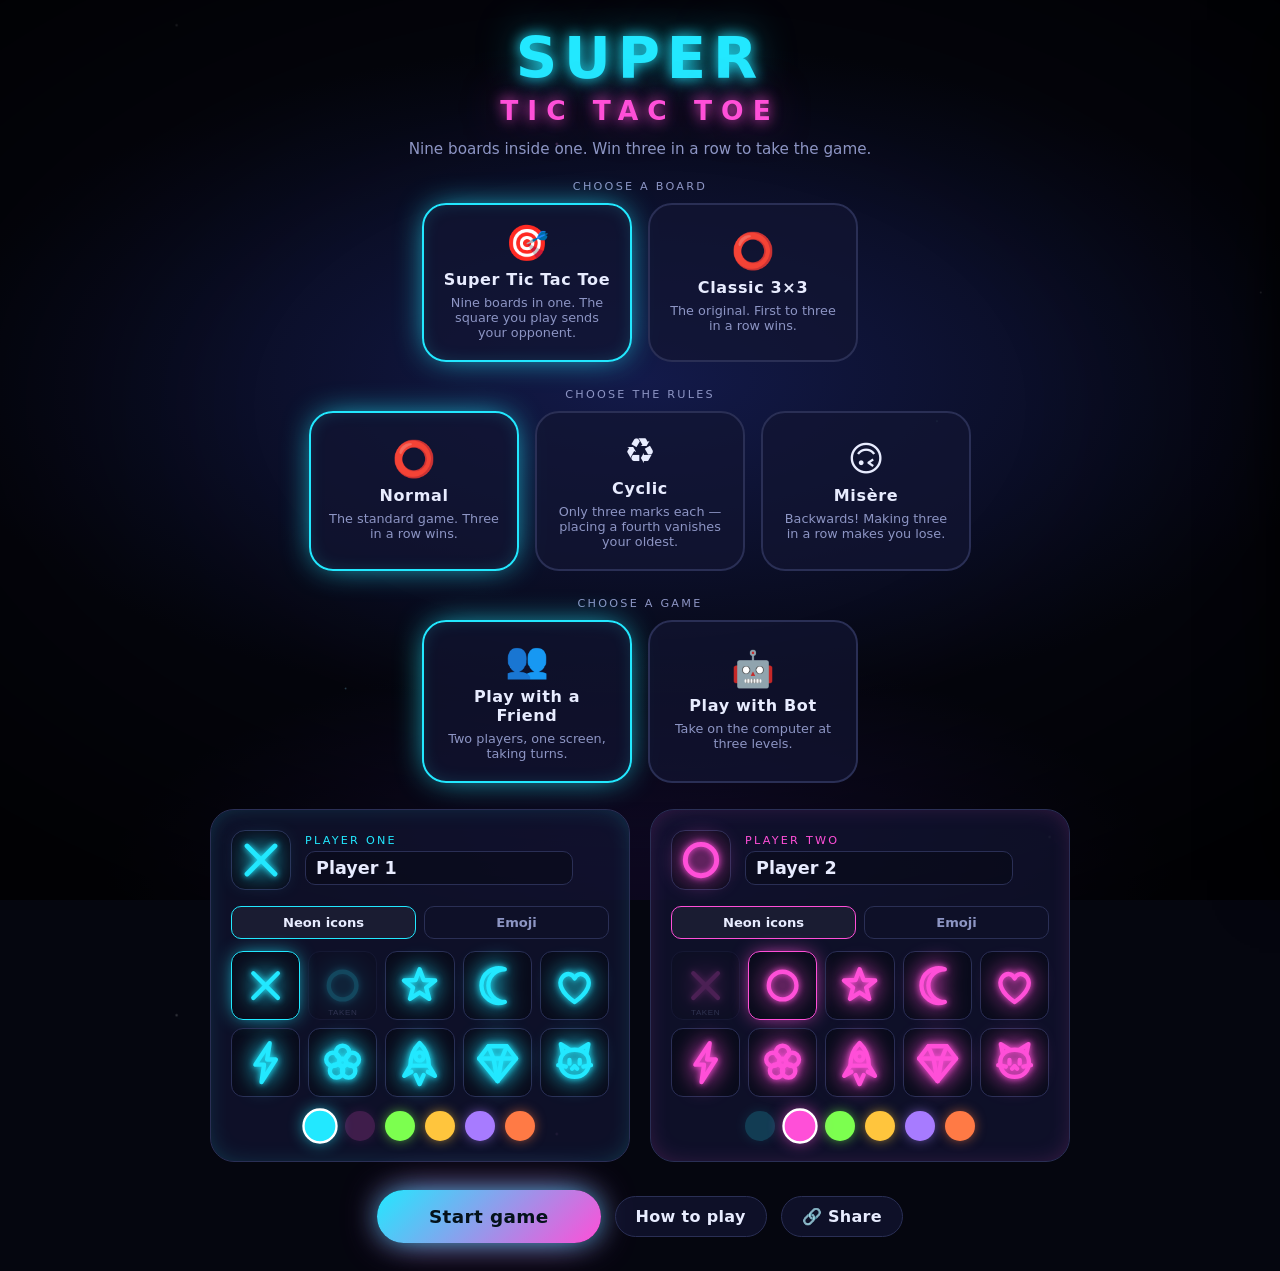
==== commit eb81f976: "Add AI move improvements and bug fixes" ====
--- a/index.html
+++ b/index.html
@@ -35,6 +35,9 @@
     <p class="section-label">Choose a board</p>
     <div class="mode-row" id="variantRow"></div>
 
+    <p class="section-label">Choose the rules</p>
+    <div class="mode-row" id="rulesRow"></div>
+
     <p class="section-label">Choose a game</p>
     <div class="mode-row" id="modeRow">
       <button type="button" class="mode-card" data-mode="friend" aria-pressed="true">
@@ -146,7 +149,7 @@
       <button type="button" class="btn" id="undoBtn">↶ Undo</button>
       <button type="button" class="btn" id="restartBtn">↻ Restart</button>
       <button type="button" class="btn" id="resetScoreBtn">Reset score</button>
-      <button type="button" class="btn" id="symbolsBtn">Symbols</button>
+      <button type="button" class="btn" id="endBtn">⏹ End game</button>
       <button type="button" class="btn" id="rulesBtn">Rules</button>
       <button type="button" class="btn" id="muteBtn" aria-pressed="false">🔊 Sound</button>
     </div>
@@ -161,6 +164,29 @@
   <aside class="panel" id="rulesPanel" aria-label="How to play" aria-hidden="true">
     <button type="button" class="btn panel-close" id="rulesClose" aria-label="Close rules">×</button>
     <h2>How to play</h2>
+
+    <div id="rulesCyclic" class="hidden">
+      <h3>Cyclic — nobody can draw</h3>
+      <ol>
+        <li>You only ever have <b>three marks</b> on the board.</li>
+        <li>Place a fourth and your <b>oldest one vanishes</b> in a puff of smoke.</li>
+        <li>The mark about to go is shown faded, so you always know what you are giving up.</li>
+        <li>Three in a row still wins — but the board never fills, so <b>a draw is impossible</b>.</li>
+        <li>If nobody has forced it after 60 moves, the game is called a draw anyway.</li>
+      </ol>
+      <p class="rule-caption">This is the cure for Classic 3×3 always ending level.</p>
+    </div>
+
+    <div id="rulesMisere" class="hidden">
+      <h3>Misère — everything backwards</h3>
+      <ol>
+        <li>Making three in a row <b>loses you the game</b>.</li>
+        <li>So you are trying to force the other player into a line they cannot avoid.</li>
+        <li>On the big board it is the same idea one level up: claiming
+          <b>three mini-boards in a line loses</b>. Mini-boards are still won normally.</li>
+      </ol>
+      <p class="rule-caption">Much harder than it sounds — every instinct you have is now wrong.</p>
+    </div>
 
     <div id="rulesClassic" class="hidden">
       <p class="rule-caption">Classic 3×3 is the game everybody already knows.</p>
@@ -234,8 +260,10 @@
        to tell people where the button is. -->
   <div class="ios-hint hidden" id="iosHint">
     <button type="button" class="ios-hint-close" id="iosHintClose" aria-label="Dismiss">×</button>
-    <b>Play it like an app.</b> Tap Share at the bottom of Safari, then
-    <b>Add to Home Screen</b>.
+    <b>Add it to your home screen.</b> In <b>Safari</b>, tap Share, scroll down
+    the list, then <b>Add to Home Screen</b>.
+    <span class="ios-hint-note">Opened from WhatsApp or Messages? Those have no
+    such option — tap ⋯ and choose <b>Open in Safari</b> first.</span>
   </div>
 
 </div>
@@ -244,6 +272,7 @@
 
 <script src="js/glyphs.js"></script>
 <script src="js/variants.js"></script>
+<script src="js/rules.js"></script>
 <script src="js/engine.js"></script>
 <script src="js/bot.js"></script>
 <script src="js/effects.js"></script>
--- a/css/theme.css
+++ b/css/theme.css
@@ -186,6 +186,13 @@
   cursor: not-allowed;
 }
 
+/* End game, waiting for a second tap to confirm. */
+.btn.confirming {
+  color: var(--danger);
+  border-color: var(--danger);
+  box-shadow: 0 0 20px -5px var(--danger);
+}
+
 .btn-primary {
   font-size: 1.15rem;
   padding: 16px 52px;
--- a/css/layout.css
+++ b/css/layout.css
@@ -83,6 +83,21 @@
 .mode-card[aria-pressed="true"] {
   border-color: var(--p1);
   box-shadow: 0 0 32px -8px var(--p1), inset 0 0 30px -22px var(--p1);
+}
+
+/* A board shape the chosen rules can't be played on. */
+.mode-card.blocked {
+  opacity: 0.4;
+  cursor: not-allowed;
+  border-style: dashed;
+}
+
+.mode-note {
+  margin-top: 8px;
+  font-size: 0.68rem;
+  letter-spacing: 0.1em;
+  text-transform: uppercase;
+  color: var(--danger);
 }
 
 .mode-card .mode-icon { font-size: 2.2rem; line-height: 1; }
@@ -749,6 +764,17 @@
 
 .ios-hint b { color: var(--p1); }
 
+.ios-hint-note {
+  display: block;
+  margin-top: 8px;
+  padding-top: 8px;
+  border-top: 1px solid var(--line);
+  font-size: 0.78rem;
+  color: var(--muted);
+}
+
+.ios-hint-note b { color: var(--text); }
+
 .ios-hint-close {
   position: absolute;
   top: 6px;
--- a/css/animations.css
+++ b/css/animations.css
@@ -143,6 +143,34 @@
 
 .board.quake { animation: board-shake 0.36s ease; }
 
+/* ---- cyclic: marks retiring ---- */
+
+@keyframes vanish {
+  0%   { transform: scale(1) rotate(0deg); opacity: 1; }
+  35%  { transform: scale(1.25) rotate(-8deg); opacity: 1; }
+  100% { transform: scale(0.1) rotate(22deg); opacity: 0; }
+}
+
+.glyph.vanishing { animation: vanish 0.36s ease-in both; }
+
+/* The mark that goes next, so the rule reads as fair rather than random. */
+@keyframes doomed-pulse {
+  0%, 100% { opacity: 0.85; }
+  50%      { opacity: 0.3; }
+}
+
+.cell.doomed .glyph { animation: doomed-pulse 1.3s ease-in-out infinite; }
+
+.cell.doomed::after {
+  content: "";
+  position: absolute;
+  inset: 4%;
+  border-radius: 8px;
+  border: 2px dashed var(--c, #fff);
+  opacity: 0.5;
+  pointer-events: none;
+}
+
 @keyframes squish {
   0%   { transform: scale(1); }
   40%  { transform: scale(1.06, 0.86); }
